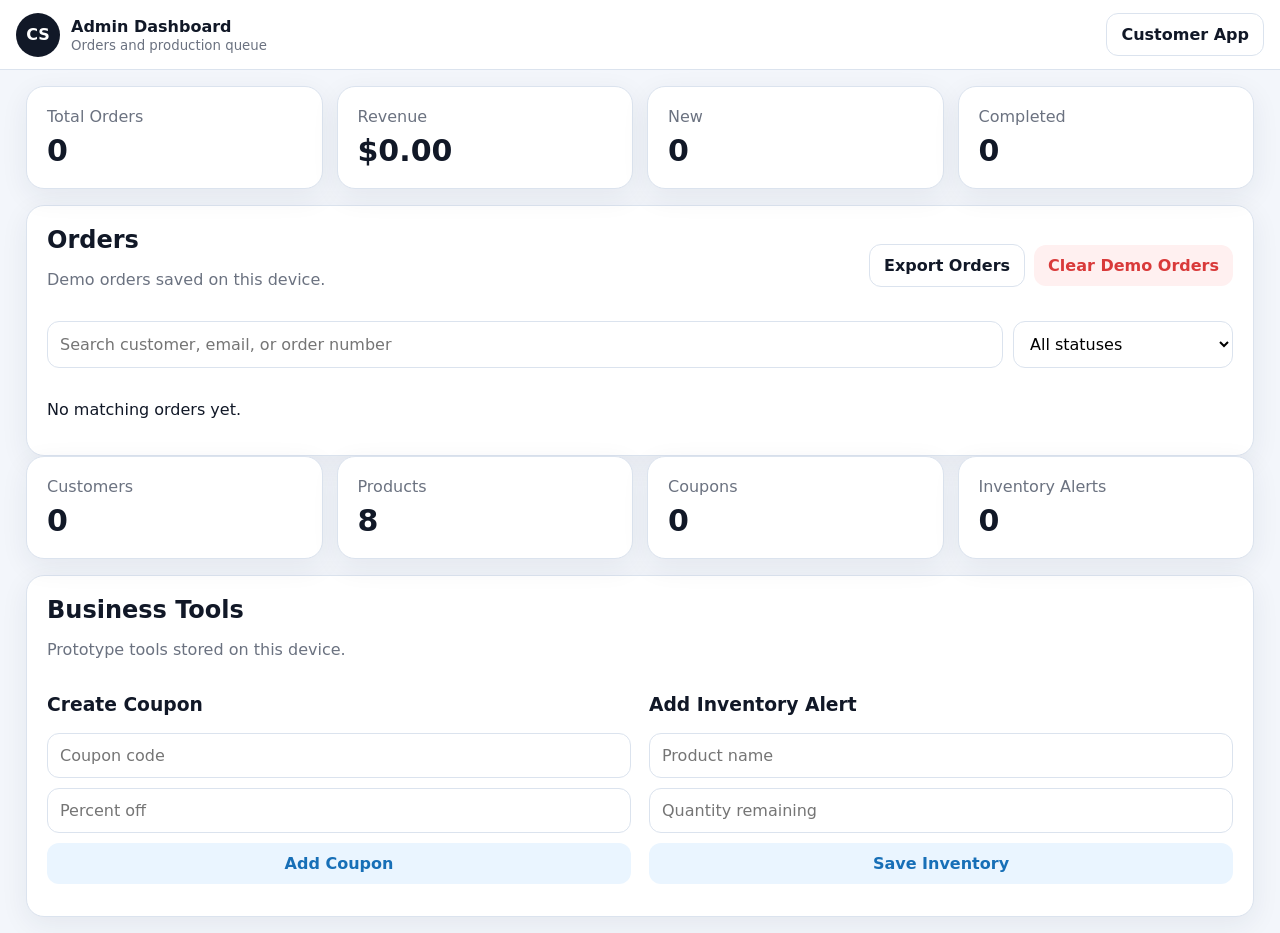
==== admin.html @ 4a65b11d "Add files via upload" ====
<!doctype html>
<html lang="en">
<head>
  <meta charset="utf-8">
  <meta name="viewport" content="width=device-width,initial-scale=1">
  <meta name="theme-color" content="#111827">
  <link rel="stylesheet" href="styles.css">
  <title>Admin Dashboard</title>
</head>
<body>
<header class="topbar">
  <div class="brand"><div class="logo">CS</div><div><strong>Admin Dashboard</strong><small>Orders and production queue</small></div></div>
  <div class="top-actions"><a class="btn ghost" href="index.html">Customer App</a></div>
</header>
<main class="shell">
  <section class="admin-stats">
    <div class="stat card"><span>Total Orders</span><strong id="statOrders">0</strong></div>
    <div class="stat card"><span>Revenue</span><strong id="statRevenue">$0.00</strong></div>
    <div class="stat card"><span>New</span><strong id="statNew">0</strong></div>
    <div class="stat card"><span>Completed</span><strong id="statCompleted">0</strong></div>
  </section>

  <section class="card section-card">
    <div class="section-head">
      <div><h2>Orders</h2><p>Demo orders saved on this device.</p></div>
      <div class="top-actions">
        <button id="exportBtn" class="btn ghost">Export Orders</button>
        <button id="clearOrdersBtn" class="btn danger">Clear Demo Orders</button>
      </div>
    </div>
    <div class="admin-filters">
      <input id="searchOrders" placeholder="Search customer, email, or order number">
      <select id="statusFilter">
        <option value="">All statuses</option>
        <option>New</option><option>Artwork Check</option><option>Printing</option><option>Ready</option><option>Completed</option>
      </select>
    </div>
    <div id="ordersList" class="orders-list"></div>
  </section>

<section class="admin-stats">
  <div class="stat card"><span>Customers</span><strong id="statCustomers">0</strong></div>
  <div class="stat card"><span>Products</span><strong id="statProducts">8</strong></div>
  <div class="stat card"><span>Coupons</span><strong id="statCoupons">0</strong></div>
  <div class="stat card"><span>Inventory Alerts</span><strong id="statInventory">0</strong></div>
</section>

<section class="card section-card" style="margin-top:16px">
  <div class="section-head"><div><h2>Business Tools</h2><p>Prototype tools stored on this device.</p></div></div>
  <div class="admin-tools-grid">
    <div>
      <h3>Create Coupon</h3>
      <div class="stack">
        <input id="couponCode" placeholder="Coupon code">
        <input id="couponPercent" type="number" min="1" max="100" placeholder="Percent off">
        <button id="addCouponBtn" class="btn soft">Add Coupon</button>
      </div>
      <div id="couponList" class="mini-list"></div>
    </div>
    <div>
      <h3>Add Inventory Alert</h3>
      <div class="stack">
        <input id="inventoryProduct" placeholder="Product name">
        <input id="inventoryQty" type="number" min="0" placeholder="Quantity remaining">
        <button id="addInventoryBtn" class="btn soft">Save Inventory</button>
      </div>
      <div id="inventoryList" class="mini-list"></div>
    </div>
  </div>
</section>

</main>
<script src="config.js"></script><script src="admin.js"></script>
</body>
</html>
---- styles.css ----
:root{--ink:#111827;--muted:#6b7280;--line:#dbe3ee;--bg:#f3f6fb;--card:#fff;--blue:#2698f2;--blue2:#1476c9;--danger:#d93a3a;--shirt:#fff}
*{box-sizing:border-box}body{margin:0;font-family:Inter,system-ui,-apple-system,BlinkMacSystemFont,"Segoe UI",sans-serif;color:var(--ink);background:var(--bg)}button,input,select,textarea{font:inherit}button{cursor:pointer}
.topbar{position:sticky;top:0;z-index:30;min-height:70px;display:flex;align-items:center;justify-content:space-between;gap:16px;padding:12px max(16px,env(safe-area-inset-right)) 12px max(16px,env(safe-area-inset-left));background:rgba(255,255,255,.96);border-bottom:1px solid var(--line);backdrop-filter:blur(14px)}
.brand{display:flex;align-items:center;gap:11px}.logo{width:44px;height:44px;border-radius:50%;display:grid;place-items:center;background:var(--ink);color:#fff;font-weight:900}.brand strong{display:block}.brand small{display:block;color:var(--muted);margin-top:2px}.top-actions{display:flex;gap:9px;align-items:center}
.btn{border:0;border-radius:12px;padding:11px 14px;font-weight:800;text-decoration:none;display:inline-flex;align-items:center;justify-content:center}.ghost{background:#fff;border:1px solid var(--line);color:var(--ink)}.primary{background:var(--blue);color:#fff}.primary:hover,.pay:hover{background:var(--blue2)}.soft{background:#eaf5ff;color:#176fb7}.danger{background:#fff0f0;color:var(--danger)}.pay{background:var(--ink);color:#fff}.large{padding:15px 22px;font-size:17px}.full{width:100%}
.shell{max-width:1260px;margin:0 auto;padding:16px}.hero{display:flex;align-items:center;justify-content:space-between;gap:24px;background:linear-gradient(135deg,#111827,#233654);color:#fff;border-radius:22px;padding:28px;margin-bottom:16px}.hero h1{margin:7px 0 10px;font-size:clamp(28px,5vw,46px);max-width:750px}.hero p{margin:0;color:#d7deea;max-width:700px}.eyebrow{font-size:12px;letter-spacing:.12em;color:#8dcfff;font-weight:900}
.steps{display:grid;grid-template-columns:repeat(4,1fr);background:#fff;border:1px solid var(--line);border-radius:16px;overflow:hidden;margin-bottom:16px}.step{border:0;background:#fff;padding:15px 8px;color:#9aa2af;font-weight:900;border-bottom:4px solid transparent}.step span{display:inline-grid;place-items:center;width:27px;height:27px;border-radius:50%;background:#d7dce4;margin-right:7px}.step.active{color:var(--blue2);border-color:var(--blue)}.step.active span{background:var(--blue);color:#fff}
.panel{display:none}.panel.active{display:block}.card{background:var(--card);border:1px solid var(--line);border-radius:18px;box-shadow:0 8px 28px rgba(24,40,70,.07)}.section-card,.controls,.designer,.quantity,.review-card,.summary{padding:20px}.section-head{display:flex;justify-content:space-between;gap:16px;align-items:center}.section-head h2,.controls h2,.designer h2,.quantity h2,.summary h2{margin:0}.section-head p,.quantity>p{color:var(--muted)}
.category-tabs{display:flex;flex-wrap:wrap;gap:9px;margin:18px 0}.category{border:1px solid var(--line);background:#fff;padding:9px 13px;border-radius:999px;font-weight:800}.category.active{background:var(--ink);color:#fff}
.product-grid{display:grid;grid-template-columns:repeat(4,1fr);gap:14px}.product-card{border:1px solid var(--line);border-radius:16px;padding:14px;background:#fff;cursor:pointer;transition:.18s}.product-card:hover,.product-card.selected{transform:translateY(-2px);box-shadow:0 10px 24px rgba(24,40,70,.12);border-color:var(--blue)}.product-visual{height:150px;display:grid;place-items:center;background:#f7f9fc;border-radius:13px;margin-bottom:11px}.product-shape{width:95px;height:115px;background:var(--pcolor,#fff);clip-path:polygon(22% 3%,36% 0,42% 7%,58% 7%,64% 0,78% 3%,100% 21%,88% 39%,78% 31%,76% 100%,24% 100%,22% 31%,12% 39%,0 21%);box-shadow:0 8px 18px rgba(0,0,0,.12)}.product-card h3{margin:0 0 5px}.product-card p{margin:0;color:var(--muted)}
.designer-layout{display:grid;grid-template-columns:310px 1fr;gap:16px}.selected-product{display:flex;align-items:center;gap:10px;background:#f7f9fc;padding:10px;border-radius:13px;margin:14px 0}.mini-product{width:45px;height:55px;background:var(--shirt);clip-path:polygon(22% 3%,36% 0,42% 7%,58% 7%,64% 0,78% 3%,100% 21%,88% 39%,78% 31%,76% 100%,24% 100%,22% 31%,12% 39%,0 21%)}.selected-product small{display:block;color:var(--muted)}
.controls label{display:grid;gap:7px;font-weight:800;margin-bottom:14px}select,input,textarea{width:100%;border:1px solid var(--line);border-radius:12px;padding:12px;background:#fff}textarea{min-height:86px;resize:vertical}.stack{display:grid;gap:10px}.two{display:grid;grid-template-columns:1fr 1fr;gap:10px}#textColor{height:45px}.swatches{display:flex;flex-wrap:wrap;gap:9px}.swatch{width:35px;height:35px;border-radius:10px;border:2px solid #fff;box-shadow:0 0 0 1px #b7c0cc}.swatch.active{box-shadow:0 0 0 3px var(--blue)}
.segment{display:grid;grid-template-columns:repeat(3,1fr);gap:7px;margin:17px 0}.side,.audience{padding:10px;border-radius:12px;border:1px solid var(--line);background:#fff;font-weight:900}.side.active,.audience.active{background:var(--ink);color:#fff}.selected-box{border-top:1px solid var(--line);margin-top:18px;padding-top:12px}.selected-box h3{margin:0 0 10px}.selected-box label{color:var(--muted)}
.designer{min-height:720px}.designer-head{display:flex;align-items:flex-start;justify-content:space-between;gap:12px}.designer-head p{margin:4px 0;color:var(--muted)}.shirt-area{min-height:610px;display:grid;place-items:center;border-radius:16px;overflow:hidden;background:radial-gradient(circle at center,#fff 0,#f7f9fc 58%,#edf2f8 100%)}.garment{position:relative;width:520px;height:590px;background:var(--shirt);clip-path:polygon(22% 3%,36% 0,42% 7%,58% 7%,64% 0,78% 3%,100% 21%,88% 39%,78% 31%,76% 100%,24% 100%,22% 31%,12% 39%,0 21%);box-shadow:inset 0 0 0 1px rgba(0,0,0,.08),0 14px 28px rgba(0,0,0,.13)}.garment.hoodie{clip-path:polygon(25% 8%,38% 1%,43% 9%,57% 9%,62% 1%,75% 8%,96% 22%,87% 40%,78% 33%,76% 100%,24% 100%,22% 33%,13% 40%,4% 22%)}.garment-neck{position:absolute;left:41%;top:0;width:18%;height:9%;background:rgba(0,0,0,.10);border-radius:0 0 50% 50%}.print-zone{position:absolute;left:20%;top:15%;width:60%;height:72%}#designCanvas{width:100%;height:100%;touch-action:none}.helper{text-align:center;color:var(--muted);margin-bottom:0}.footer-actions{display:flex;justify-content:flex-end;gap:12px;padding-top:16px;padding-bottom:max(4px,env(safe-area-inset-bottom))}
.audience-tabs{display:flex;gap:9px;margin-top:16px}.size-grid{display:grid;grid-template-columns:repeat(4,1fr);gap:13px;margin:22px 0}.size-box{display:grid;gap:6px;font-weight:900}.size-box input{text-align:center}.price-card{background:#eef7ff;border-radius:16px;padding:18px;display:grid;gap:12px}.price-card>div{display:flex;justify-content:space-between}.price-total{border-top:1px solid var(--line);padding-top:12px;font-size:21px}
.review-layout{display:grid;grid-template-columns:1fr 390px;gap:16px}.preview-grid{display:grid;grid-template-columns:repeat(3,1fr);gap:14px}.preview-grid img{width:100%;min-height:230px;object-fit:contain;border:1px solid var(--line);border-radius:14px;background:#f8fafc}.summary-line{display:flex;justify-content:space-between;gap:15px;padding:11px 0;border-bottom:1px solid var(--line)}.summary-line strong{text-align:right}.summary-line.total{font-size:20px}.approval{display:flex!important;grid-template-columns:auto 1fr!important;align-items:flex-start;gap:9px;margin:17px 0!important;font-size:14px}.approval input{width:auto;margin-top:3px}.demo-note{text-align:center;color:var(--muted);font-size:12px}
.toast{position:fixed;left:50%;bottom:22px;z-index:50;transform:translate(-50%,120px);background:var(--ink);color:#fff;padding:12px 17px;border-radius:12px;transition:.25s;box-shadow:0 10px 30px rgba(0,0,0,.2)}.toast.show{transform:translate(-50%,0)}
.admin-stats{display:grid;grid-template-columns:repeat(4,1fr);gap:14px;margin-bottom:16px}.stat{padding:20px}.stat span{display:block;color:var(--muted)}.stat strong{display:block;font-size:30px;margin-top:7px}.admin-filters{display:grid;grid-template-columns:1fr 220px;gap:10px;margin:16px 0}.orders-list{display:grid;gap:12px}.order-card{border:1px solid var(--line);border-radius:15px;padding:15px}.order-head{display:flex;justify-content:space-between;gap:12px}.order-meta{display:grid;grid-template-columns:repeat(4,1fr);gap:10px;margin:12px 0}.order-meta div{background:#f7f9fc;padding:10px;border-radius:10px}.order-meta span{display:block;color:var(--muted);font-size:12px}.status-select{max-width:170px}
@media(max-width:980px){.product-grid{grid-template-columns:repeat(2,1fr)}.designer-layout,.review-layout{grid-template-columns:1fr}.controls{order:2}.preview-grid{grid-template-columns:1fr 1fr}.admin-stats{grid-template-columns:repeat(2,1fr)}}
@media(max-width:600px){.topbar{min-height:62px}.brand small{display:none}.shell{padding:10px}.hero{align-items:flex-start;flex-direction:column;padding:20px}.steps{position:sticky;top:62px;z-index:15}.step{font-size:11px;padding:10px 2px}.step span{width:22px;height:22px;margin-right:2px}.section-card,.controls,.designer,.quantity,.review-card,.summary{padding:14px}.product-grid{grid-template-columns:1fr 1fr;gap:9px}.product-visual{height:115px}.shirt-area{min-height:395px}.garment{width:330px;height:375px}.size-grid{grid-template-columns:repeat(2,1fr)}.preview-grid{grid-template-columns:1fr}.footer-actions{flex-direction:column-reverse}.footer-actions .btn{width:100%}.admin-filters{grid-template-columns:1fr}.order-meta{grid-template-columns:1fr 1fr}.top-actions .btn{padding:9px 10px;font-size:12px}}

.tryon-layout{display:grid;grid-template-columns:300px 1fr;gap:16px;margin-top:16px}
.tryon-controls{display:grid;gap:12px}
.tryon-controls label{display:grid;gap:7px;font-weight:800}
.tryon-stage{display:grid;place-items:center;padding:12px;min-height:650px;background:#f8fafc}
#tryonCanvas{width:min(100%,700px);height:auto;border-radius:14px;background:#eef2f7}
.admin-tools-grid{display:grid;grid-template-columns:1fr 1fr;gap:18px}
.mini-list{display:grid;gap:8px;margin-top:12px}
.mini-row{display:flex;justify-content:space-between;gap:12px;padding:10px;border:1px solid var(--line);border-radius:10px}
@media(max-width:800px){.tryon-layout,.admin-tools-grid{grid-template-columns:1fr}.tryon-controls{order:2}}
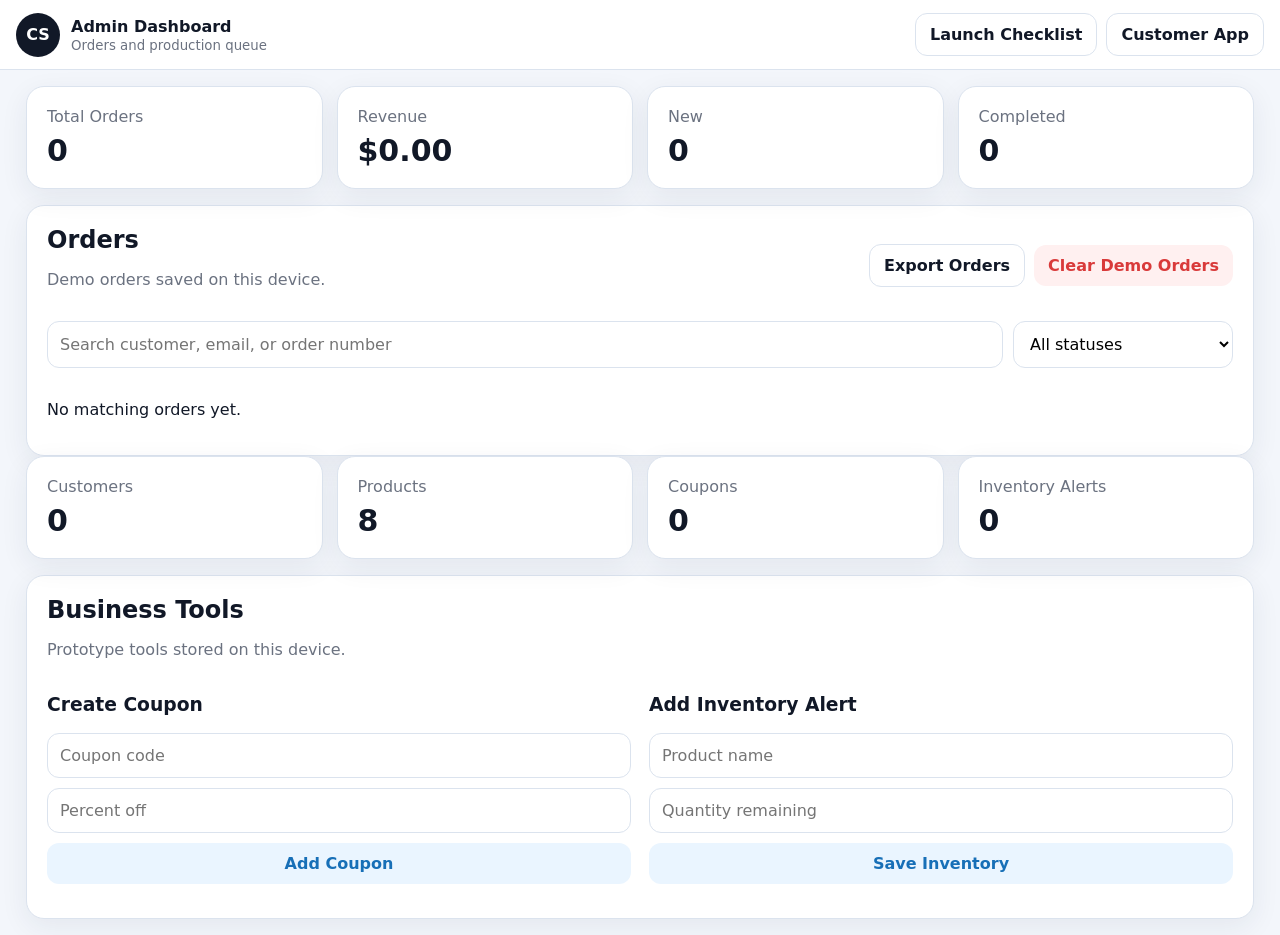
==== commit 778672e6: "Version 6 Upgrade" ====
--- a/admin.html
+++ b/admin.html
@@ -10,7 +10,7 @@
 <body>
 <header class="topbar">
   <div class="brand"><div class="logo">CS</div><div><strong>Admin Dashboard</strong><small>Orders and production queue</small></div></div>
-  <div class="top-actions"><a class="btn ghost" href="index.html">Customer App</a></div>
+  <div class="top-actions"><a class="btn ghost" href="launch-checklist.html">Launch Checklist</a><a class="btn ghost" href="index.html">Customer App</a></div>
 </header>
 <main class="shell">
   <section class="admin-stats">
--- a/styles.css
+++ b/styles.css
@@ -29,3 +29,5 @@
 .mini-list{display:grid;gap:8px;margin-top:12px}
 .mini-row{display:flex;justify-content:space-between;gap:12px;padding:10px;border:1px solid var(--line);border-radius:10px}
 @media(max-width:800px){.tryon-layout,.admin-tools-grid{grid-template-columns:1fr}.tryon-controls{order:2}}
+
+.mini-list{display:grid;gap:8px;margin-top:14px}.mini-row{display:flex;justify-content:space-between;gap:12px;padding:11px;border:1px solid var(--line);border-radius:10px;background:#fff}
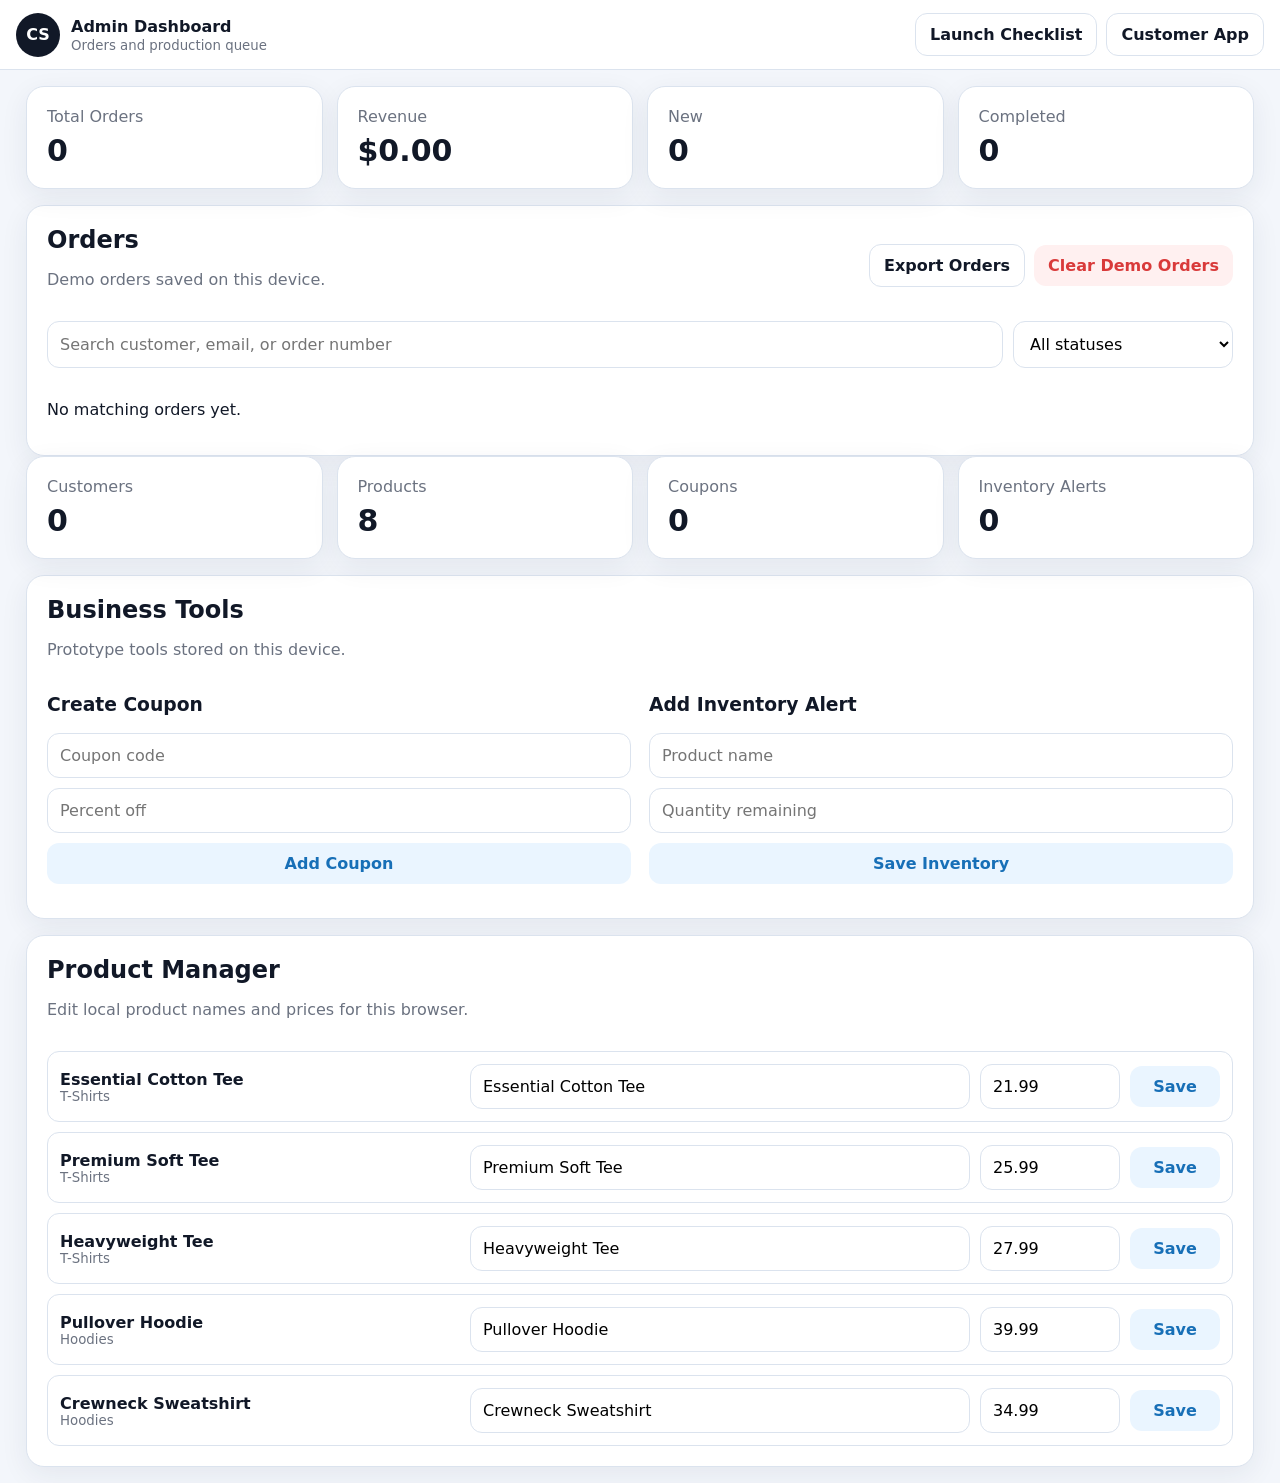
==== commit f0192799: "Upgrade to Version 9" ====
--- a/admin.html
+++ b/admin.html
@@ -69,7 +69,13 @@
   </div>
 </section>
 
+
+<section class="card section-card" style="margin-top:16px">
+  <div class="section-head"><div><h2>Product Manager</h2><p>Edit local product names and prices for this browser.</p></div></div>
+  <div id="productAdminList" class="product-admin-list"></div>
+</section>
 </main>
-<script src="config.js"></script><script src="admin.js"></script>
+
+<script src="config.js"></script><script src="catalog.js"></script><script src="admin.js"></script>
 </body>
 </html>
--- a/styles.css
+++ b/styles.css
@@ -31,3 +31,24 @@
 @media(max-width:800px){.tryon-layout,.admin-tools-grid{grid-template-columns:1fr}.tryon-controls{order:2}}
 
 .mini-list{display:grid;gap:8px;margin-top:14px}.mini-row{display:flex;justify-content:space-between;gap:12px;padding:11px;border:1px solid var(--line);border-radius:10px;background:#fff}
+
+.print-zone{outline:2px dashed rgba(38,152,242,.65);outline-offset:-2px}
+.safe-area-label{position:absolute;top:6px;left:50%;transform:translateX(-50%);font-size:10px;font-weight:900;letter-spacing:.12em;color:rgba(38,152,242,.8);z-index:2;pointer-events:none}
+.layers-panel{border-top:1px solid var(--line);margin-top:18px;padding-top:12px}
+.layers-head{display:flex;align-items:center;justify-content:space-between}
+.layers-head h3{margin:0}.layers-head span{display:grid;place-items:center;width:26px;height:26px;border-radius:50%;background:#eef4fb;font-weight:900}
+.layers-list{display:grid;gap:7px;margin-top:10px;max-height:220px;overflow:auto}
+.layer-row{display:grid;grid-template-columns:42px 1fr;align-items:center;gap:8px;width:100%;border:1px solid var(--line);background:#fff;border-radius:10px;padding:9px;text-align:left}
+.layer-row span{display:grid;place-items:center;background:#eef6ff;border-radius:8px;height:32px;font-size:11px;font-weight:900;color:#176fb7}
+.layer-row strong{overflow:hidden;text-overflow:ellipsis;white-space:nowrap}
+.layer-row.active{border-color:var(--blue);box-shadow:0 0 0 2px rgba(38,152,242,.15)}
+
+.catalog-tools{display:flex;gap:12px;align-items:center;flex-wrap:wrap;margin:16px 0}.catalog-tools input{max-width:320px}.product-card p+p{margin-top:8px}@media(max-width:650px){.catalog-tools{align-items:stretch}.catalog-tools input{max-width:none}.category-tabs{margin:0}}
+
+.zoom-label{min-width:48px;text-align:center;font-weight:900;color:var(--muted)}
+.compact-label{display:grid;gap:5px;font-size:12px;color:var(--muted);font-weight:800}
+.coupon-message{font-size:13px;color:var(--success);min-height:18px}
+.product-admin-list{display:grid;gap:10px;margin-top:16px}
+.product-admin-row{display:grid;grid-template-columns:1.2fr 1.5fr 140px 90px;gap:10px;align-items:center;border:1px solid var(--line);padding:12px;border-radius:12px}
+.product-admin-row small{display:block;color:var(--muted)}
+@media(max-width:760px){.product-admin-row{grid-template-columns:1fr}.designer-head .top-actions{flex-wrap:wrap}}
